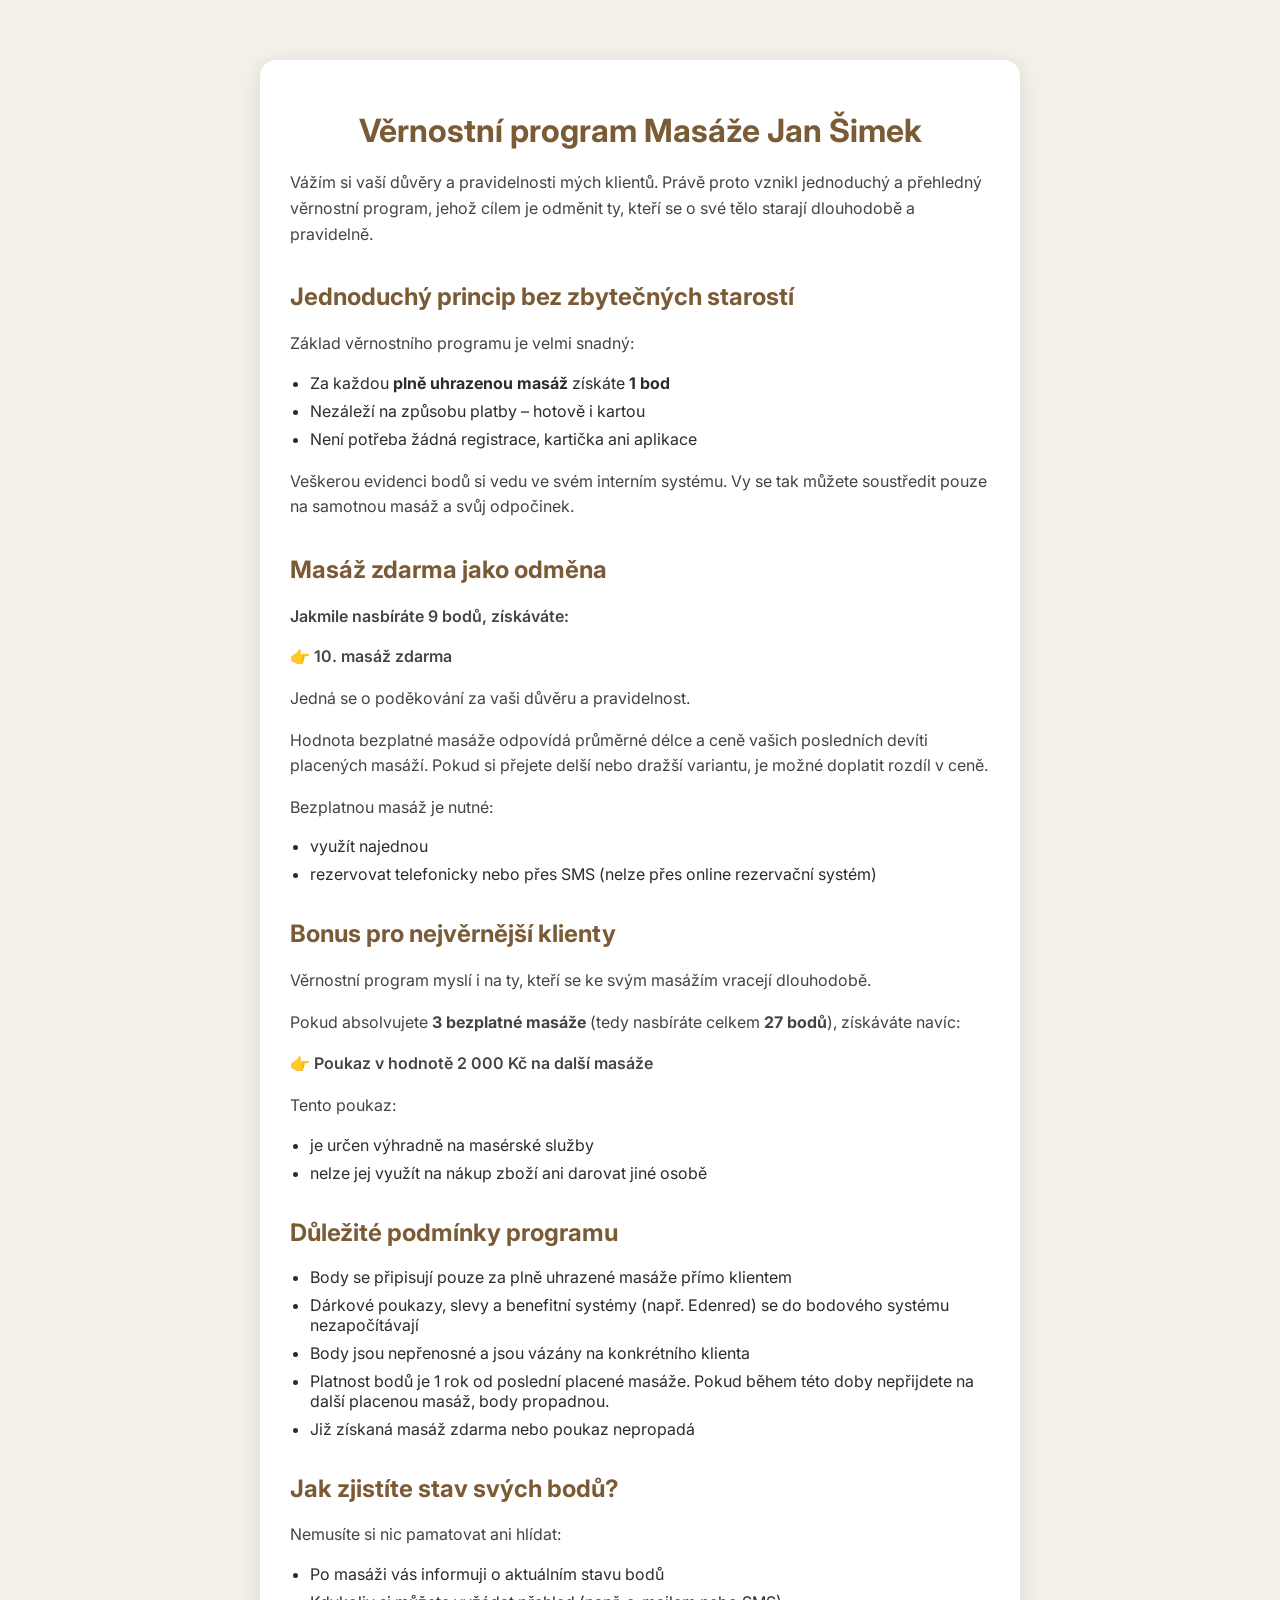
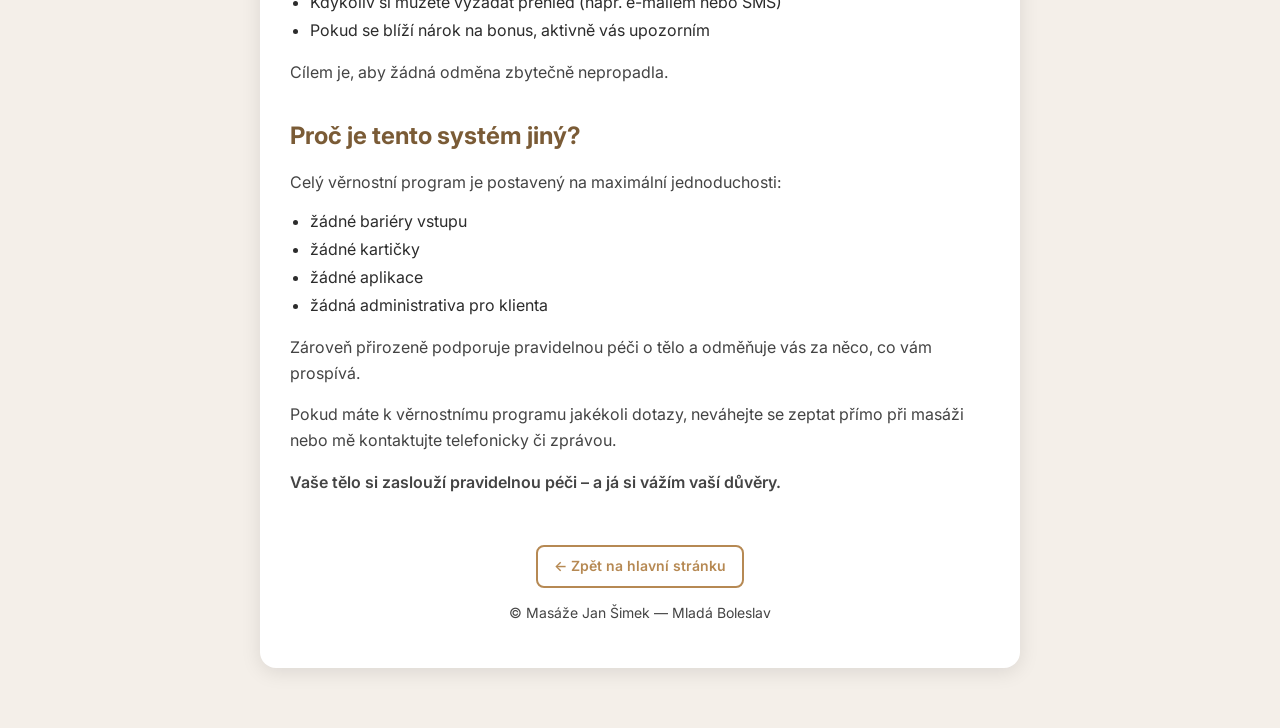
==== kontakt.html @ fe85f015 "První upload webu" ====
<!doctype html>
<html lang="cs">
<head>
<meta charset="utf-8">
<meta name="viewport" content="width=device-width, initial-scale=1">
<title>Věrnostní program — Masáže Jan Šimek</title>
<link href="https://fonts.googleapis.com/css2?family=Inter:wght@400;600&display=swap" rel="stylesheet">
<style>
  body {
    font-family: 'Inter', sans-serif;
    background: #f4efe9;
    color: #2c2c2c;
    margin: 0;
    padding: 0;
  }
  .container {
    max-width: 700px;
    margin: 60px auto;
    background: #fff;
    padding: 30px;
    border-radius: 16px;
    box-shadow: 0 4px 20px rgba(0,0,0,0.1);
  }
  h1 {
    text-align: center;
    color: #7a5b36;
    margin-bottom: 20px;
  }
  h2 {
    color: #7a5b36;
    margin-top: 35px;
  }
  p {
    color: #444;
    line-height: 1.6;
  }
  ul {
    padding-left: 20px;
    margin-top: 10px;
    margin-bottom: 20px;
  }
  li {
    margin-bottom: 8px;
  }
  .highlight {
    font-weight: 600;
    margin: 15px 0;
  }
  footer {
    text-align: center;
    margin-top: 30px;
    color: #777;
    font-size: 14px;
  }
  a.back {
    display:inline-block;
    margin-top:20px;
    color:#b68953;
    font-weight:600;
    text-decoration:none;
    border:2px solid #b68953;
    padding:8px 16px;
    border-radius:8px;
  }
</style>
</head>
<body>

<div class="container">

<h1>Věrnostní program Masáže Jan Šimek</h1>

<p>
Vážím si vaší důvěry a pravidelnosti mých klientů. Právě proto vznikl jednoduchý a přehledný
věrnostní program, jehož cílem je odměnit ty, kteří se o své tělo starají dlouhodobě a pravidelně.
</p>

<h2>Jednoduchý princip bez zbytečných starostí</h2>

<p>Základ věrnostního programu je velmi snadný:</p>

<ul>
  <li>Za každou <strong>plně uhrazenou masáž</strong> získáte <strong>1 bod</strong></li>
  <li>Nezáleží na způsobu platby – hotově i kartou</li>
  <li>Není potřeba žádná registrace, kartička ani aplikace</li>
</ul>

<p>
Veškerou evidenci bodů si vedu ve svém interním systému. Vy se tak můžete soustředit pouze
na samotnou masáž a svůj odpočinek.
</p>

<h2>Masáž zdarma jako odměna</h2>

<p class="highlight">Jakmile nasbíráte 9 bodů, získáváte:</p>

<p class="highlight">👉 10. masáž zdarma</p>

<p>
Jedná se o poděkování za vaši důvěru a pravidelnost.
</p>

<p>
Hodnota bezplatné masáže odpovídá průměrné délce a ceně vašich posledních devíti placených masáží.
Pokud si přejete delší nebo dražší variantu, je možné doplatit rozdíl v ceně.
</p>

<p>Bezplatnou masáž je nutné:</p>

<ul>
  <li>využít najednou</li>
  <li>rezervovat telefonicky nebo přes SMS (nelze přes online rezervační systém)</li>
</ul>

<h2>Bonus pro nejvěrnější klienty</h2>

<p>
Věrnostní program myslí i na ty, kteří se ke svým masážím vracejí dlouhodobě.
</p>

<p>
Pokud absolvujete <strong>3 bezplatné masáže</strong> (tedy nasbíráte celkem <strong>27 bodů</strong>),
získáváte navíc:
</p>

<p class="highlight">👉 Poukaz v hodnotě 2 000 Kč na další masáže</p>

<p>Tento poukaz:</p>

<ul>
  <li>je určen výhradně na masérské služby</li>
  <li>nelze jej využít na nákup zboží ani darovat jiné osobě</li>
</ul>

<h2>Důležité podmínky programu</h2>

<ul>
  <li>Body se připisují pouze za plně uhrazené masáže přímo klientem</li>
  <li>Dárkové poukazy, slevy a benefitní systémy (např. Edenred) se do bodového systému nezapočítávají</li>
  <li>Body jsou nepřenosné a jsou vázány na konkrétního klienta</li>
  <li>
    Platnost bodů je 1 rok od poslední placené masáže. Pokud během této doby nepřijdete
    na další placenou masáž, body propadnou.
  </li>
  <li>Již získaná masáž zdarma nebo poukaz nepropadá</li>
</ul>

<h2>Jak zjistíte stav svých bodů?</h2>

<p>Nemusíte si nic pamatovat ani hlídat:</p>

<ul>
  <li>Po masáži vás informuji o aktuálním stavu bodů</li>
  <li>Kdykoliv si můžete vyžádat přehled (např. e-mailem nebo SMS)</li>
  <li>Pokud se blíží nárok na bonus, aktivně vás upozorním</li>
</ul>

<p>
Cílem je, aby žádná odměna zbytečně nepropadla.
</p>

<h2>Proč je tento systém jiný?</h2>

<p>
Celý věrnostní program je postavený na maximální jednoduchosti:
</p>

<ul>
  <li>žádné bariéry vstupu</li>
  <li>žádné kartičky</li>
  <li>žádné aplikace</li>
  <li>žádná administrativa pro klienta</li>
</ul>

<p>
Zároveň přirozeně podporuje pravidelnou péči o tělo a odměňuje vás za něco, co vám prospívá.
</p>

<p>
Pokud máte k věrnostnímu programu jakékoli dotazy, neváhejte se zeptat přímo při masáži
nebo mě kontaktujte telefonicky či zprávou.
</p>

<p class="highlight">
Vaše tělo si zaslouží pravidelnou péči – a já si vážím vaší důvěry.
</p>

<footer>
  <p><a href="index.html" class="back">← Zpět na hlavní stránku</a></p>
  <p>© Masáže Jan Šimek — Mladá Boleslav</p>
</footer>

</div>

</body>
</html>
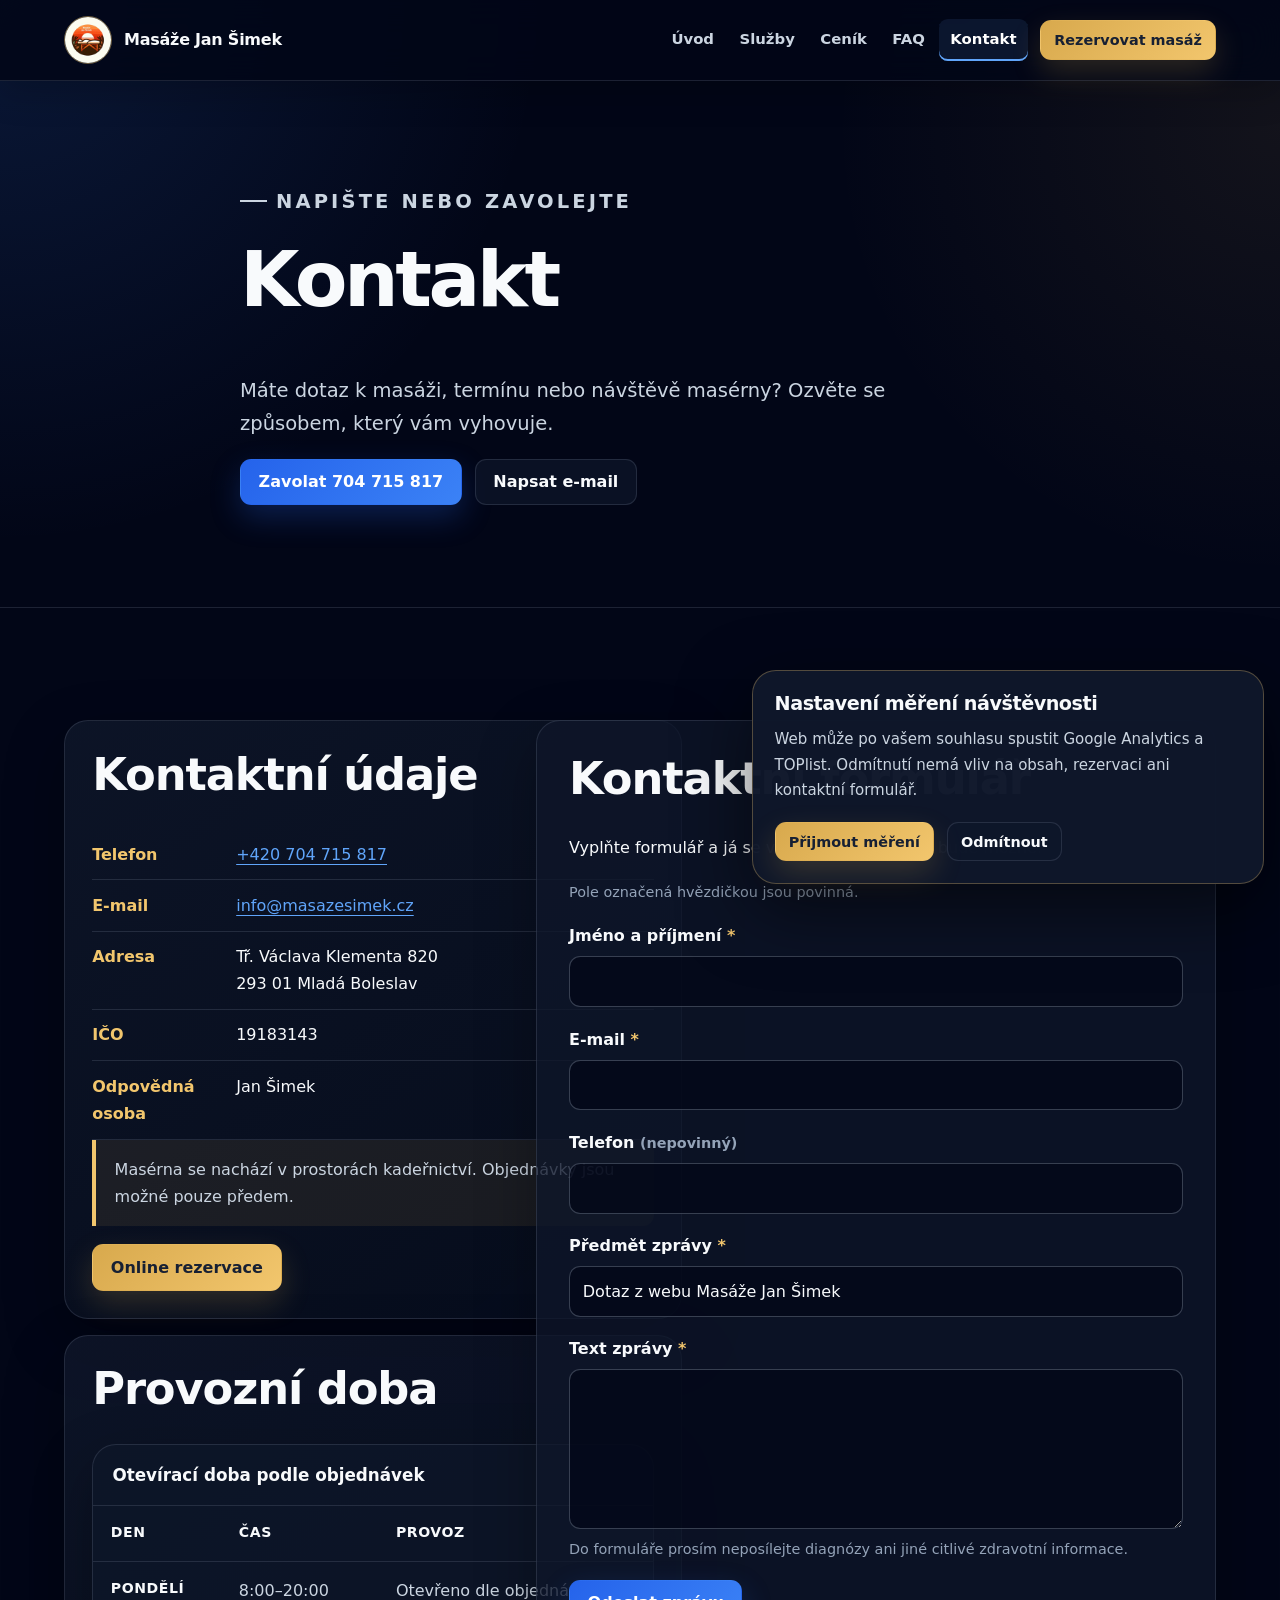
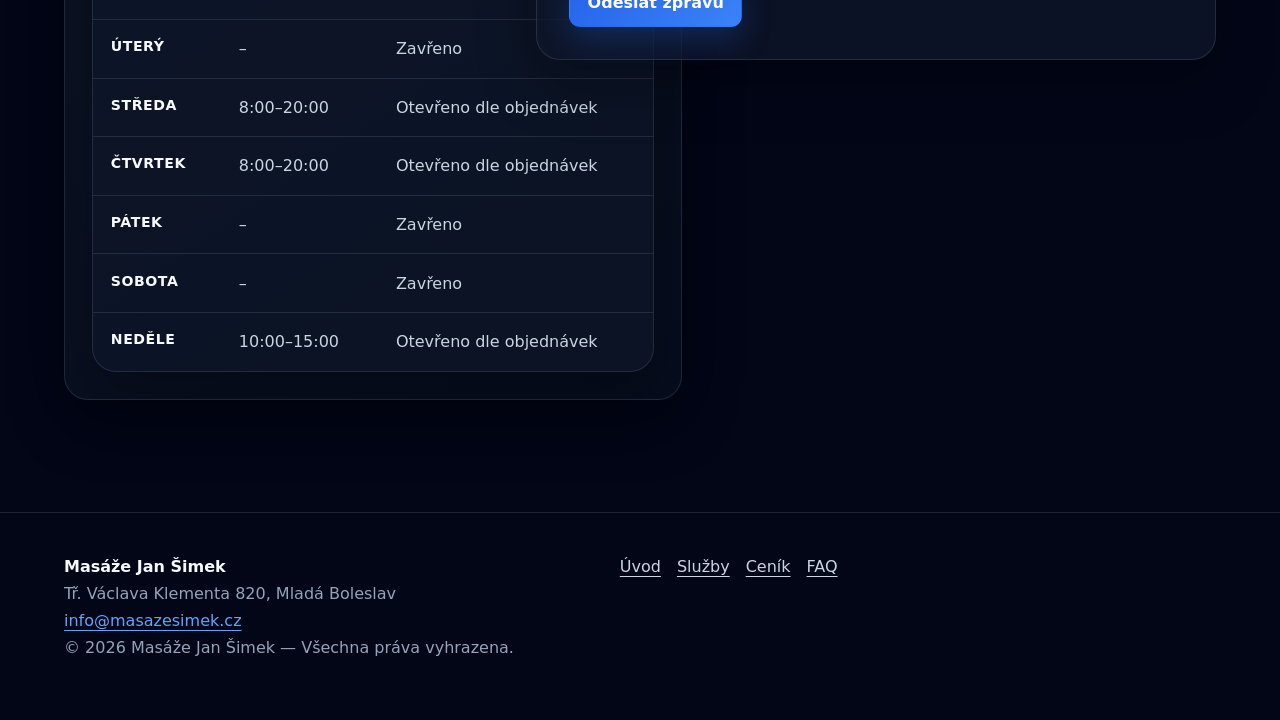
==== commit 8d13f6a1: "Kompletní redesign webu." ====
--- a/kontakt.html
+++ b/kontakt.html
@@ -1,196 +1,51 @@
-<!doctype html>
-<html lang="cs">
-<head>
-<meta charset="utf-8">
-<meta name="viewport" content="width=device-width, initial-scale=1">
-<title>Věrnostní program — Masáže Jan Šimek</title>
-<link href="https://fonts.googleapis.com/css2?family=Inter:wght@400;600&display=swap" rel="stylesheet">
-<style>
-  body {
-    font-family: 'Inter', sans-serif;
-    background: #f4efe9;
-    color: #2c2c2c;
-    margin: 0;
-    padding: 0;
-  }
-  .container {
-    max-width: 700px;
-    margin: 60px auto;
-    background: #fff;
-    padding: 30px;
-    border-radius: 16px;
-    box-shadow: 0 4px 20px rgba(0,0,0,0.1);
-  }
-  h1 {
-    text-align: center;
-    color: #7a5b36;
-    margin-bottom: 20px;
-  }
-  h2 {
-    color: #7a5b36;
-    margin-top: 35px;
-  }
-  p {
-    color: #444;
-    line-height: 1.6;
-  }
-  ul {
-    padding-left: 20px;
-    margin-top: 10px;
-    margin-bottom: 20px;
-  }
-  li {
-    margin-bottom: 8px;
-  }
-  .highlight {
-    font-weight: 600;
-    margin: 15px 0;
-  }
-  footer {
-    text-align: center;
-    margin-top: 30px;
-    color: #777;
-    font-size: 14px;
-  }
-  a.back {
-    display:inline-block;
-    margin-top:20px;
-    color:#b68953;
-    font-weight:600;
-    text-decoration:none;
-    border:2px solid #b68953;
-    padding:8px 16px;
-    border-radius:8px;
-  }
-</style>
-</head>
-<body>
-
-<div class="container">
-
-<h1>Věrnostní program Masáže Jan Šimek</h1>
-
-<p>
-Vážím si vaší důvěry a pravidelnosti mých klientů. Právě proto vznikl jednoduchý a přehledný
-věrnostní program, jehož cílem je odměnit ty, kteří se o své tělo starají dlouhodobě a pravidelně.
-</p>
-
-<h2>Jednoduchý princip bez zbytečných starostí</h2>
-
-<p>Základ věrnostního programu je velmi snadný:</p>
-
-<ul>
-  <li>Za každou <strong>plně uhrazenou masáž</strong> získáte <strong>1 bod</strong></li>
-  <li>Nezáleží na způsobu platby – hotově i kartou</li>
-  <li>Není potřeba žádná registrace, kartička ani aplikace</li>
-</ul>
-
-<p>
-Veškerou evidenci bodů si vedu ve svém interním systému. Vy se tak můžete soustředit pouze
-na samotnou masáž a svůj odpočinek.
-</p>
-
-<h2>Masáž zdarma jako odměna</h2>
-
-<p class="highlight">Jakmile nasbíráte 9 bodů, získáváte:</p>
-
-<p class="highlight">👉 10. masáž zdarma</p>
-
-<p>
-Jedná se o poděkování za vaši důvěru a pravidelnost.
-</p>
-
-<p>
-Hodnota bezplatné masáže odpovídá průměrné délce a ceně vašich posledních devíti placených masáží.
-Pokud si přejete delší nebo dražší variantu, je možné doplatit rozdíl v ceně.
-</p>
-
-<p>Bezplatnou masáž je nutné:</p>
-
-<ul>
-  <li>využít najednou</li>
-  <li>rezervovat telefonicky nebo přes SMS (nelze přes online rezervační systém)</li>
-</ul>
-
-<h2>Bonus pro nejvěrnější klienty</h2>
-
-<p>
-Věrnostní program myslí i na ty, kteří se ke svým masážím vracejí dlouhodobě.
-</p>
-
-<p>
-Pokud absolvujete <strong>3 bezplatné masáže</strong> (tedy nasbíráte celkem <strong>27 bodů</strong>),
-získáváte navíc:
-</p>
-
-<p class="highlight">👉 Poukaz v hodnotě 2 000 Kč na další masáže</p>
-
-<p>Tento poukaz:</p>
-
-<ul>
-  <li>je určen výhradně na masérské služby</li>
-  <li>nelze jej využít na nákup zboží ani darovat jiné osobě</li>
-</ul>
-
-<h2>Důležité podmínky programu</h2>
-
-<ul>
-  <li>Body se připisují pouze za plně uhrazené masáže přímo klientem</li>
-  <li>Dárkové poukazy, slevy a benefitní systémy (např. Edenred) se do bodového systému nezapočítávají</li>
-  <li>Body jsou nepřenosné a jsou vázány na konkrétního klienta</li>
-  <li>
-    Platnost bodů je 1 rok od poslední placené masáže. Pokud během této doby nepřijdete
-    na další placenou masáž, body propadnou.
-  </li>
-  <li>Již získaná masáž zdarma nebo poukaz nepropadá</li>
-</ul>
-
-<h2>Jak zjistíte stav svých bodů?</h2>
-
-<p>Nemusíte si nic pamatovat ani hlídat:</p>
-
-<ul>
-  <li>Po masáži vás informuji o aktuálním stavu bodů</li>
-  <li>Kdykoliv si můžete vyžádat přehled (např. e-mailem nebo SMS)</li>
-  <li>Pokud se blíží nárok na bonus, aktivně vás upozorním</li>
-</ul>
-
-<p>
-Cílem je, aby žádná odměna zbytečně nepropadla.
-</p>
-
-<h2>Proč je tento systém jiný?</h2>
-
-<p>
-Celý věrnostní program je postavený na maximální jednoduchosti:
-</p>
-
-<ul>
-  <li>žádné bariéry vstupu</li>
-  <li>žádné kartičky</li>
-  <li>žádné aplikace</li>
-  <li>žádná administrativa pro klienta</li>
-</ul>
-
-<p>
-Zároveň přirozeně podporuje pravidelnou péči o tělo a odměňuje vás za něco, co vám prospívá.
-</p>
-
-<p>
-Pokud máte k věrnostnímu programu jakékoli dotazy, neváhejte se zeptat přímo při masáži
-nebo mě kontaktujte telefonicky či zprávou.
-</p>
-
-<p class="highlight">
-Vaše tělo si zaslouží pravidelnou péči – a já si vážím vaší důvěry.
-</p>
-
-<footer>
-  <p><a href="index.html" class="back">← Zpět na hlavní stránku</a></p>
-  <p>© Masáže Jan Šimek — Mladá Boleslav</p>
-</footer>
-
-</div>
-
-</body>
-</html>
+<!doctype html>
+<html lang="cs">
+<head>
+  <meta charset="utf-8"><meta name="viewport" content="width=device-width, initial-scale=1">
+  <title>Kontakt a provozní doba | Masáže Jan Šimek</title>
+  <meta name="description" content="Kontakt na Masáže Jan Šimek v Mladé Boleslavi: telefon, e-mail, adresa, provozní doba, online rezervace a kontaktní formulář.">
+  <meta name="robots" content="index, follow"><link rel="canonical" href="https://masazesimek.cz/kontakt.html">
+  <meta property="og:type" content="website"><meta property="og:locale" content="cs_CZ"><meta property="og:title" content="Kontakt | Masáže Jan Šimek"><meta property="og:description" content="Telefon, e-mail, adresa, provozní doba a kontaktní formulář Masáže Jan Šimek."><meta property="og:url" content="https://masazesimek.cz/kontakt.html"><meta property="og:image" content="https://masazesimek.cz/data/foto.jpg">
+  <link rel="stylesheet" href="css/main.css"><link rel="stylesheet" href="css/components.css"><link rel="stylesheet" href="css/pages.css">
+  <script src="js/main.js" defer></script><script src="js/analytics.js" defer></script><script src="js/consent.js" defer></script>
+</head>
+<body>
+  <a class="skip-link" href="#main-content">Přeskočit na hlavní obsah</a>
+  <header class="site-header"><div class="container site-header__inner">
+    <a class="brand" href="index.html"><img src="data/logo.jpg" width="128" height="128" alt="Logo Masáže Jan Šimek"><span>Masáže Jan Šimek</span></a>
+    <button class="nav-toggle" type="button" data-menu-toggle aria-expanded="false" aria-controls="site-nav-list">Menu</button>
+    <nav class="site-nav" aria-label="Hlavní navigace"><ul class="nav-list" id="site-nav-list" data-nav-list><li><a href="index.html">Úvod</a></li><li><a href="sluzby.html">Služby</a></li><li><a href="cenik.html">Ceník</a></li><li><a href="faq.html">FAQ</a></li><li><a href="kontakt.html" aria-current="page">Kontakt</a></li></ul><a class="button button--gold button--small" href="https://www.sumupbookings.com/masaze-jan-simek?utm_source=button_widget" target="_blank" rel="noopener noreferrer">Rezervovat masáž<span class="sr-only"> – otevře se v nové kartě</span></a></nav>
+  </div></header>
+
+  <main id="main-content">
+    <header class="page-hero"><div class="container page-hero__inner"><p class="eyebrow">Napište nebo zavolejte</p><h1>Kontakt</h1><p>Máte dotaz k masáži, termínu nebo návštěvě masérny? Ozvěte se způsobem, který vám vyhovuje.</p><div class="button-row"><a class="button button--primary" href="tel:+420704715817">Zavolat 704 715 817</a><a class="button button--secondary" href="mailto:info@masazesimek.cz">Napsat e-mail</a></div></div></header>
+
+    <section class="section" aria-labelledby="kontaktni-udaje"><div class="container contact-layout">
+      <div class="contact-cards">
+        <article class="card"><h2 id="kontaktni-udaje">Kontaktní údaje</h2><ul class="info-list"><li><strong>Telefon</strong><span><a href="tel:+420704715817">+420 704 715 817</a></span></li><li><strong>E-mail</strong><span><a href="mailto:info@masazesimek.cz">info@masazesimek.cz</a></span></li><li><strong>Adresa</strong><span>Tř. Václava Klementa 820<br>293 01 Mladá Boleslav</span></li><li><strong>IČO</strong><span>19183143</span></li><li><strong>Odpovědná osoba</strong><span>Jan Šimek</span></li></ul><p class="notice">Masérna se nachází v prostorách kadeřnictví. Objednávky jsou možné pouze předem.</p><a class="button button--gold" href="https://www.sumupbookings.com/masaze-jan-simek?utm_source=button_widget" target="_blank" rel="noopener noreferrer">Online rezervace<span class="sr-only"> – otevře se v nové kartě</span></a></article>
+        <article class="card"><h2>Provozní doba</h2><div class="table-wrap"><table class="hours-table"><caption>Otevírací doba podle objednávek</caption><thead><tr><th scope="col">Den</th><th scope="col">Čas</th><th scope="col">Provoz</th></tr></thead><tbody><tr><th scope="row">Pondělí</th><td>8:00–20:00</td><td>Otevřeno dle objednávek</td></tr><tr><th scope="row">Úterý</th><td>–</td><td>Zavřeno</td></tr><tr><th scope="row">Středa</th><td>8:00–20:00</td><td>Otevřeno dle objednávek</td></tr><tr><th scope="row">Čtvrtek</th><td>8:00–20:00</td><td>Otevřeno dle objednávek</td></tr><tr><th scope="row">Pátek</th><td>–</td><td>Zavřeno</td></tr><tr><th scope="row">Sobota</th><td>–</td><td>Zavřeno</td></tr><tr><th scope="row">Neděle</th><td>10:00–15:00</td><td>Otevřeno dle objednávek</td></tr></tbody></table></div></article>
+      </div>
+
+      <section class="form-card" aria-labelledby="formular-title">
+        <h2 id="formular-title">Kontaktní formulář</h2>
+        <p>Vyplňte formulář a já se vám ozvu, jakmile to bude možné.</p>
+        <p class="required-note" id="required-note">Pole označená hvězdičkou jsou povinná.</p>
+        <form name="kontakt" method="post" action="/dekujeme.html" data-netlify="true" netlify-honeypot="kontrolni-pole">
+          <input type="hidden" name="form-name" value="kontakt">
+          <p class="honeypot" aria-hidden="true"><label>Toto pole nevyplňujte: <input name="kontrolni-pole" tabindex="-1" autocomplete="off"></label></p>
+
+          <div class="form-field"><label for="jmeno">Jméno a příjmení <span class="required-mark" aria-hidden="true">*</span></label><input id="jmeno" name="jmeno" type="text" autocomplete="name" required aria-describedby="required-note"></div>
+          <div class="form-field"><label for="email">E-mail <span class="required-mark" aria-hidden="true">*</span></label><input id="email" name="email" type="email" autocomplete="email" required aria-describedby="required-note"></div>
+          <div class="form-field"><label for="telefon">Telefon <span class="field-hint">(nepovinný)</span></label><input id="telefon" name="telefon" type="tel" autocomplete="tel"></div>
+          <div class="form-field"><label for="predmet">Předmět zprávy <span class="required-mark" aria-hidden="true">*</span></label><input id="predmet" name="predmet" type="text" value="Dotaz z webu Masáže Jan Šimek" required aria-describedby="required-note"></div>
+          <div class="form-field"><label for="zprava">Text zprávy <span class="required-mark" aria-hidden="true">*</span></label><textarea id="zprava" name="zprava" required aria-describedby="required-note zdravotni-upozorneni"></textarea><p class="field-hint" id="zdravotni-upozorneni">Do formuláře prosím neposílejte diagnózy ani jiné citlivé zdravotní informace.</p></div>
+          <button class="button button--primary" type="submit">Odeslat zprávu</button>
+        </form>
+      </section>
+    </div></section>
+  </main>
+
+  <footer class="site-footer"><div class="container site-footer__inner"><div><strong>Masáže Jan Šimek</strong><br>Tř. Václava Klementa 820, Mladá Boleslav<br><a href="mailto:info@masazesimek.cz">info@masazesimek.cz</a></div><nav class="footer-nav" aria-label="Navigace v zápatí"><a href="index.html">Úvod</a><a href="sluzby.html">Služby</a><a href="cenik.html">Ceník</a><a href="faq.html">FAQ</a></nav><div class="toplist" data-toplist aria-label="TOPlist se zobrazí pouze po souhlasu s měřením návštěvnosti"></div></div><div class="container"><p class="subtle">© <span data-current-year></span> Masáže Jan Šimek — Všechna práva vyhrazena.</p></div></footer>
+  <section class="cookie-banner" id="cookie-banner" aria-labelledby="cookie-title" hidden><h2 id="cookie-title">Nastavení měření návštěvnosti</h2><p>Web může po vašem souhlasu spustit Google Analytics a TOPlist. Odmítnutí nemá vliv na obsah, rezervaci ani kontaktní formulář.</p><div class="button-row"><button class="button button--gold button--small" type="button" data-consent-accept>Přijmout měření</button><button class="button button--secondary button--small" type="button" data-consent-reject>Odmítnout</button></div></section>
+</body>
+</html>
--- a/css/main.css
+++ b/css/main.css
@@ -0,0 +1,310 @@
+:root {
+  --color-bg: #020617;
+  --color-bg-soft: #081225;
+  --color-surface: rgba(15, 23, 42, 0.78);
+  --color-surface-strong: #0f172a;
+  --color-border: rgba(148, 163, 184, 0.18);
+  --color-border-hover: rgba(96, 165, 250, 0.52);
+  --color-text: #f8fafc;
+  --color-muted: #cbd5e1;
+  --color-subtle: #94a3b8;
+  --color-blue: #60a5fa;
+  --color-blue-strong: #2563eb;
+  --color-gold: #f2c66d;
+  --color-gold-strong: #d8a94d;
+  --color-danger: #fda4af;
+  --shadow-card: 0 22px 60px rgba(0, 0, 0, 0.3);
+  --radius-sm: 0.7rem;
+  --radius-md: 1rem;
+  --radius-lg: 1.5rem;
+  --radius-xl: 2rem;
+  --container: 72rem;
+  --content: 52rem;
+  --header-height: 5rem;
+}
+
+*,
+*::before,
+*::after {
+  box-sizing: border-box;
+}
+
+html {
+  min-width: 20rem;
+  scroll-behavior: smooth;
+  scroll-padding-top: calc(var(--header-height) + 1.5rem);
+}
+
+body {
+  min-height: 100vh;
+  margin: 0;
+  background:
+    radial-gradient(circle at 0 0, rgba(59, 130, 246, 0.15), transparent 34rem),
+    radial-gradient(circle at 100% 8rem, rgba(216, 169, 77, 0.08), transparent 28rem),
+    var(--color-bg);
+  color: var(--color-text);
+  font-family: Inter, ui-sans-serif, system-ui, -apple-system, BlinkMacSystemFont, "Segoe UI", sans-serif;
+  font-size: 1rem;
+  line-height: 1.7;
+  -webkit-font-smoothing: antialiased;
+  text-rendering: optimizeLegibility;
+}
+
+img,
+svg {
+  display: block;
+  max-width: 100%;
+}
+
+figure {
+  margin: 0;
+}
+
+button,
+input,
+textarea,
+select {
+  font: inherit;
+}
+
+button,
+a {
+  -webkit-tap-highlight-color: transparent;
+}
+
+a {
+  color: var(--color-blue);
+  text-underline-offset: 0.22em;
+  text-decoration-thickness: 0.09em;
+}
+
+a:hover {
+  color: #93c5fd;
+}
+
+:focus-visible {
+  outline: 3px solid var(--color-gold);
+  outline-offset: 4px;
+}
+
+::selection {
+  background: rgba(59, 130, 246, 0.42);
+  color: #fff;
+}
+
+h1,
+h2,
+h3,
+h4 {
+  margin: 0 0 0.65em;
+  color: var(--color-text);
+  font-weight: 800;
+  line-height: 1.15;
+  text-wrap: balance;
+}
+
+h1 {
+  font-size: clamp(2.35rem, 7vw, 4.8rem);
+  letter-spacing: -0.045em;
+}
+
+h2 {
+  font-size: clamp(1.75rem, 4vw, 2.8rem);
+  letter-spacing: -0.025em;
+}
+
+h3 {
+  font-size: clamp(1.2rem, 2.5vw, 1.55rem);
+}
+
+h4 {
+  font-size: 1.08rem;
+}
+
+p,
+ul,
+ol {
+  margin: 0 0 1.15rem;
+}
+
+ul,
+ol {
+  padding-left: 1.35rem;
+}
+
+li + li {
+  margin-top: 0.42rem;
+}
+
+strong {
+  color: var(--color-text);
+}
+
+.container {
+  width: min(calc(100% - 2rem), var(--container));
+  margin-inline: auto;
+}
+
+.content-column {
+  width: min(100%, var(--content));
+}
+
+.section {
+  padding-block: clamp(3.8rem, 9vw, 7rem);
+}
+
+.section--compact {
+  padding-block: clamp(2.5rem, 6vw, 4.5rem);
+}
+
+.section-heading {
+  max-width: 45rem;
+  margin-bottom: clamp(1.8rem, 4vw, 3rem);
+}
+
+.section-heading p {
+  color: var(--color-muted);
+  font-size: 1.08rem;
+}
+
+.eyebrow {
+  display: inline-flex;
+  align-items: center;
+  gap: 0.55rem;
+  margin-bottom: 1.1rem;
+  color: var(--color-gold);
+  font-size: 0.78rem;
+  font-weight: 800;
+  letter-spacing: 0.16em;
+  text-transform: uppercase;
+}
+
+.eyebrow::before {
+  width: 1.7rem;
+  height: 2px;
+  background: currentColor;
+  content: "";
+}
+
+.muted {
+  color: var(--color-muted);
+}
+
+.subtle {
+  color: var(--color-subtle);
+}
+
+.text-center {
+  text-align: center;
+}
+
+.stack > * + * {
+  margin-top: 1rem;
+}
+
+.grid {
+  display: grid;
+  gap: 1.25rem;
+}
+
+.grid--2 {
+  grid-template-columns: repeat(2, minmax(0, 1fr));
+}
+
+.grid--3 {
+  grid-template-columns: repeat(3, minmax(0, 1fr));
+}
+
+.grid--4 {
+  grid-template-columns: repeat(4, minmax(0, 1fr));
+}
+
+.split {
+  display: grid;
+  grid-template-columns: minmax(0, 1.45fr) minmax(17rem, 0.8fr);
+  gap: clamp(2rem, 7vw, 5rem);
+  align-items: start;
+}
+
+.sr-only {
+  position: absolute !important;
+  width: 1px !important;
+  height: 1px !important;
+  padding: 0 !important;
+  margin: -1px !important;
+  overflow: hidden !important;
+  clip: rect(0, 0, 0, 0) !important;
+  white-space: nowrap !important;
+  border: 0 !important;
+}
+
+.skip-link {
+  position: fixed;
+  top: 0.75rem;
+  left: 0.75rem;
+  z-index: 1000;
+  padding: 0.8rem 1rem;
+  border-radius: var(--radius-sm);
+  background: var(--color-gold);
+  color: #111827;
+  font-weight: 800;
+  transform: translateY(-160%);
+}
+
+.skip-link:focus {
+  color: #111827;
+  transform: translateY(0);
+}
+
+.page-hero {
+  padding-block: clamp(3.6rem, 8vw, 6.5rem);
+  border-bottom: 1px solid var(--color-border);
+}
+
+.page-hero__inner {
+  max-width: 50rem;
+}
+
+.page-hero p {
+  max-width: 44rem;
+  color: var(--color-muted);
+  font-size: clamp(1.05rem, 2vw, 1.22rem);
+}
+
+@media (max-width: 62rem) {
+  .grid--4,
+  .grid--3 {
+    grid-template-columns: repeat(2, minmax(0, 1fr));
+  }
+
+  .split {
+    grid-template-columns: 1fr;
+  }
+}
+
+@media (max-width: 42rem) {
+  .container {
+    width: min(calc(100% - 1.25rem), var(--container));
+  }
+
+  .grid--4,
+  .grid--3,
+  .grid--2 {
+    grid-template-columns: 1fr;
+  }
+
+  .section {
+    padding-block: 3.5rem;
+  }
+}
+
+@media (prefers-reduced-motion: reduce) {
+  *,
+  *::before,
+  *::after {
+    scroll-behavior: auto !important;
+    animation-duration: 0.01ms !important;
+    animation-iteration-count: 1 !important;
+    transition-duration: 0.01ms !important;
+  }
+}
--- a/css/components.css
+++ b/css/components.css
@@ -0,0 +1,639 @@
+.site-header {
+  position: sticky;
+  top: 0;
+  z-index: 100;
+  min-height: var(--header-height);
+  border-bottom: 1px solid var(--color-border);
+  background: rgba(2, 6, 23, 0.88);
+  box-shadow: 0 12px 35px rgba(0, 0, 0, 0.2);
+  backdrop-filter: blur(16px);
+}
+
+.site-header__inner {
+  display: flex;
+  min-height: var(--header-height);
+  align-items: center;
+  gap: 1rem;
+}
+
+.brand {
+  display: inline-flex;
+  flex: 0 0 auto;
+  align-items: center;
+  gap: 0.75rem;
+  color: var(--color-text);
+  font-weight: 850;
+  letter-spacing: -0.015em;
+  text-decoration: none;
+}
+
+.brand:hover {
+  color: #fff;
+}
+
+.brand img {
+  width: 3rem;
+  height: 3rem;
+  border: 1px solid rgba(242, 198, 109, 0.45);
+  border-radius: 50%;
+  object-fit: cover;
+}
+
+.site-nav {
+  display: flex;
+  flex: 1;
+  align-items: center;
+  justify-content: flex-end;
+  gap: 0.75rem;
+}
+
+.nav-list {
+  display: flex;
+  align-items: center;
+  gap: 0.15rem;
+  padding: 0;
+  margin: 0;
+  list-style: none;
+}
+
+.nav-list li + li {
+  margin: 0;
+}
+
+.nav-list a {
+  display: block;
+  padding: 0.55rem 0.72rem;
+  border-radius: 0.55rem;
+  color: var(--color-muted);
+  font-size: 0.93rem;
+  font-weight: 700;
+  text-decoration: none;
+}
+
+.nav-list a:hover,
+.nav-list a[aria-current="page"] {
+  background: rgba(96, 165, 250, 0.1);
+  color: #fff;
+}
+
+.nav-list a[aria-current="page"] {
+  box-shadow: inset 0 -2px var(--color-blue);
+}
+
+.nav-toggle {
+  display: none;
+  padding: 0.6rem 0.8rem;
+  border: 1px solid var(--color-border);
+  border-radius: var(--radius-sm);
+  background: var(--color-surface-strong);
+  color: var(--color-text);
+  cursor: pointer;
+  font-weight: 750;
+}
+
+.button-row {
+  display: flex;
+  flex-wrap: wrap;
+  gap: 0.8rem;
+  align-items: center;
+}
+
+.button {
+  display: inline-flex;
+  min-height: 2.9rem;
+  align-items: center;
+  justify-content: center;
+  gap: 0.55rem;
+  padding: 0.72rem 1.1rem;
+  border: 1px solid transparent;
+  border-radius: var(--radius-sm);
+  color: #fff;
+  cursor: pointer;
+  font-weight: 800;
+  line-height: 1.25;
+  text-align: center;
+  text-decoration: none;
+  transition: transform 180ms ease, border-color 180ms ease, background-color 180ms ease, box-shadow 180ms ease;
+}
+
+.button:hover {
+  color: #fff;
+  transform: translateY(-2px);
+}
+
+.button--primary {
+  background: linear-gradient(135deg, var(--color-blue-strong), #3b82f6);
+  box-shadow: 0 12px 30px rgba(37, 99, 235, 0.26);
+}
+
+.button--primary:hover {
+  background: linear-gradient(135deg, #1d4ed8, #60a5fa);
+}
+
+.button--gold {
+  background: linear-gradient(135deg, var(--color-gold-strong), var(--color-gold));
+  box-shadow: 0 12px 30px rgba(216, 169, 77, 0.2);
+  color: #172033;
+}
+
+.button--gold:hover {
+  color: #0f172a;
+}
+
+.button--secondary {
+  border-color: var(--color-border);
+  background: rgba(15, 23, 42, 0.72);
+  color: var(--color-text);
+}
+
+.button--secondary:hover {
+  border-color: var(--color-border-hover);
+  background: rgba(30, 41, 59, 0.9);
+}
+
+.button--small {
+  min-height: 2.45rem;
+  padding: 0.55rem 0.82rem;
+  font-size: 0.9rem;
+}
+
+.card {
+  padding: clamp(1.25rem, 3vw, 1.7rem);
+  border: 1px solid var(--color-border);
+  border-radius: var(--radius-lg);
+  background: linear-gradient(145deg, rgba(15, 23, 42, 0.82), rgba(7, 14, 30, 0.78));
+  box-shadow: var(--shadow-card);
+}
+
+.card--link {
+  display: block;
+  color: inherit;
+  text-decoration: none;
+  transition: transform 180ms ease, border-color 180ms ease, background-color 180ms ease;
+}
+
+.card--link:hover,
+.card--link:focus-visible {
+  border-color: var(--color-border-hover);
+  background: rgba(20, 34, 60, 0.9);
+  color: inherit;
+  transform: translateY(-3px);
+}
+
+.card__icon {
+  display: grid;
+  width: 2.75rem;
+  height: 2.75rem;
+  margin-bottom: 1rem;
+  place-items: center;
+  border: 1px solid rgba(96, 165, 250, 0.28);
+  border-radius: 0.8rem;
+  background: rgba(37, 99, 235, 0.1);
+  color: var(--color-blue);
+  font-size: 1.35rem;
+}
+
+.card p:last-child {
+  margin-bottom: 0;
+}
+
+.service-list {
+  display: grid;
+  grid-template-columns: repeat(2, minmax(0, 1fr));
+  gap: 0.75rem;
+  padding: 0;
+  margin: 0;
+  list-style: none;
+}
+
+.service-list li + li {
+  margin: 0;
+}
+
+.service-list a {
+  display: flex;
+  min-height: 4.5rem;
+  align-items: center;
+  justify-content: space-between;
+  gap: 1rem;
+  padding: 1rem 1.1rem;
+  border: 1px solid var(--color-border);
+  border-radius: var(--radius-md);
+  background: rgba(255, 255, 255, 0.018);
+  color: var(--color-text);
+  font-weight: 750;
+  text-decoration: none;
+}
+
+.service-list a::after {
+  color: var(--color-blue);
+  content: "→";
+  font-size: 1.15rem;
+}
+
+.service-list a:hover,
+.service-list a:focus-visible {
+  border-color: var(--color-border-hover);
+  background: rgba(59, 130, 246, 0.07);
+  color: #fff;
+}
+
+.info-list {
+  padding: 0;
+  margin: 0;
+  list-style: none;
+}
+
+.info-list li {
+  display: grid;
+  grid-template-columns: 8rem minmax(0, 1fr);
+  gap: 1rem;
+  padding-block: 0.72rem;
+  border-bottom: 1px solid var(--color-border);
+}
+
+.info-list li + li {
+  margin: 0;
+}
+
+.info-list strong {
+  color: var(--color-gold);
+}
+
+.table-wrap {
+  overflow-x: auto;
+  border: 1px solid var(--color-border);
+  border-radius: var(--radius-lg);
+  background: rgba(15, 23, 42, 0.66);
+  box-shadow: var(--shadow-card);
+  scrollbar-color: var(--color-blue) var(--color-surface-strong);
+}
+
+table {
+  width: 100%;
+  border-collapse: collapse;
+  color: var(--color-muted);
+}
+
+caption {
+  padding: 1rem 1.2rem;
+  color: var(--color-text);
+  font-size: 1.05rem;
+  font-weight: 800;
+  text-align: left;
+}
+
+th,
+td {
+  padding: 0.95rem 1.1rem;
+  border-top: 1px solid var(--color-border);
+  text-align: left;
+  vertical-align: top;
+}
+
+th {
+  color: var(--color-text);
+  font-size: 0.88rem;
+  letter-spacing: 0.04em;
+  text-transform: uppercase;
+}
+
+tbody tr:hover {
+  background: rgba(59, 130, 246, 0.055);
+}
+
+.price-table {
+  min-width: 42rem;
+}
+
+.price-table td:last-child,
+.price-table th:last-child {
+  white-space: nowrap;
+}
+
+.details-toolbar {
+  display: flex;
+  flex-wrap: wrap;
+  gap: 0.65rem;
+  margin-bottom: 1.25rem;
+}
+
+.content-details {
+  scroll-margin-top: calc(var(--header-height) + 1.5rem);
+  border: 1px solid var(--color-border);
+  border-radius: var(--radius-lg);
+  background: rgba(15, 23, 42, 0.62);
+  box-shadow: 0 16px 45px rgba(0, 0, 0, 0.2);
+}
+
+.content-details + .content-details {
+  margin-top: 1rem;
+}
+
+.content-details[open] {
+  border-color: rgba(96, 165, 250, 0.34);
+  background: rgba(15, 23, 42, 0.86);
+}
+
+.content-details > summary {
+  display: flex;
+  min-height: 4.2rem;
+  align-items: center;
+  justify-content: space-between;
+  gap: 1rem;
+  padding: 1rem 1.25rem;
+  color: var(--color-text);
+  cursor: pointer;
+  font-size: clamp(1.05rem, 2vw, 1.22rem);
+  font-weight: 800;
+  list-style: none;
+}
+
+.content-details > summary::-webkit-details-marker {
+  display: none;
+}
+
+.content-details > summary::after {
+  flex: 0 0 auto;
+  color: var(--color-blue);
+  content: "+";
+  font-size: 1.6rem;
+  font-weight: 500;
+  line-height: 1;
+}
+
+.content-details[open] > summary::after {
+  content: "−";
+}
+
+.detail-content {
+  padding: 0.25rem clamp(1.1rem, 4vw, 2rem) 1.8rem;
+  border-top: 1px solid var(--color-border);
+  color: var(--color-muted);
+}
+
+.detail-content h2,
+.detail-content h3,
+.detail-content h4 {
+  margin-top: 1.75rem;
+}
+
+.detail-content > :last-child {
+  margin-bottom: 0;
+}
+
+.speech-controls {
+  display: flex;
+  flex-wrap: wrap;
+  gap: 0.6rem;
+  margin-block: 1rem 1.35rem;
+}
+
+.notice {
+  padding: 1rem 1.15rem;
+  border-left: 4px solid var(--color-gold);
+  border-radius: 0 var(--radius-sm) var(--radius-sm) 0;
+  background: rgba(216, 169, 77, 0.09);
+  color: var(--color-muted);
+}
+
+.form-card {
+  padding: clamp(1.25rem, 4vw, 2rem);
+  border: 1px solid var(--color-border);
+  border-radius: var(--radius-lg);
+  background: rgba(15, 23, 42, 0.78);
+  box-shadow: var(--shadow-card);
+}
+
+.form-field {
+  margin-bottom: 1.15rem;
+}
+
+.form-field label {
+  display: block;
+  margin-bottom: 0.42rem;
+  color: var(--color-text);
+  font-weight: 750;
+}
+
+.required-note,
+.field-hint {
+  color: var(--color-subtle);
+  font-size: 0.9rem;
+}
+
+.required-mark {
+  color: var(--color-gold);
+}
+
+input,
+textarea {
+  width: 100%;
+  border: 1px solid rgba(148, 163, 184, 0.35);
+  border-radius: var(--radius-sm);
+  background: rgba(2, 6, 23, 0.72);
+  color: var(--color-text);
+}
+
+input {
+  min-height: 3rem;
+  padding: 0.68rem 0.8rem;
+}
+
+textarea {
+  min-height: 10rem;
+  padding: 0.75rem 0.8rem;
+  resize: vertical;
+}
+
+input:hover,
+textarea:hover {
+  border-color: rgba(148, 163, 184, 0.62);
+}
+
+input:focus,
+textarea:focus {
+  border-color: var(--color-blue);
+}
+
+.honeypot {
+  display: none !important;
+}
+
+.palpatius {
+  display: flex;
+  align-items: center;
+  justify-content: space-between;
+  gap: 1.5rem;
+  padding: 1.2rem 1.35rem;
+  border: 1px solid var(--color-border);
+  border-radius: var(--radius-md);
+  background: rgba(15, 23, 42, 0.45);
+}
+
+.palpatius p {
+  margin: 0;
+}
+
+.cta-panel {
+  padding: clamp(1.8rem, 5vw, 3.5rem);
+  border: 1px solid rgba(96, 165, 250, 0.3);
+  border-radius: var(--radius-xl);
+  background:
+    radial-gradient(circle at 85% 0, rgba(242, 198, 109, 0.18), transparent 20rem),
+    linear-gradient(145deg, rgba(30, 64, 175, 0.32), rgba(15, 23, 42, 0.92));
+  box-shadow: var(--shadow-card);
+  text-align: center;
+}
+
+.cta-panel p {
+  max-width: 43rem;
+  margin-inline: auto;
+  color: var(--color-muted);
+  font-size: 1.08rem;
+}
+
+.cta-panel .button-row {
+  justify-content: center;
+}
+
+.site-footer {
+  padding-block: 2.5rem;
+  border-top: 1px solid var(--color-border);
+  color: var(--color-subtle);
+}
+
+.site-footer__inner {
+  display: grid;
+  grid-template-columns: 1.1fr 1fr auto;
+  gap: 2rem;
+  align-items: start;
+}
+
+.footer-nav {
+  display: flex;
+  flex-wrap: wrap;
+  gap: 0.45rem 1rem;
+}
+
+.footer-nav a {
+  color: var(--color-muted);
+}
+
+.toplist {
+  min-width: 5.5rem;
+  min-height: 2rem;
+  text-align: center;
+}
+
+.toplist img {
+  margin-inline: auto;
+}
+
+.cookie-banner {
+  position: fixed;
+  right: 1rem;
+  bottom: 1rem;
+  left: 1rem;
+  z-index: 200;
+  width: min(calc(100% - 2rem), 32rem);
+  margin-left: auto;
+  padding: 1.35rem;
+  border: 1px solid rgba(242, 198, 109, 0.3);
+  border-radius: var(--radius-lg);
+  background: rgba(15, 23, 42, 0.98);
+  box-shadow: 0 25px 70px rgba(0, 0, 0, 0.55);
+}
+
+.cookie-banner[hidden] {
+  display: none;
+}
+
+.cookie-banner h2 {
+  font-size: 1.2rem;
+}
+
+.cookie-banner p {
+  color: var(--color-muted);
+  font-size: 0.94rem;
+}
+
+@media (max-width: 56rem) {
+  .site-header__inner {
+    flex-wrap: wrap;
+    padding-block: 0.65rem;
+  }
+
+  .brand {
+    margin-right: auto;
+  }
+
+  .site-nav {
+    width: 100%;
+    flex-wrap: wrap;
+    justify-content: flex-start;
+  }
+
+  .nav-list {
+    width: 100%;
+    flex-wrap: wrap;
+  }
+
+  .nav-list a {
+    padding: 0.7rem 0.8rem;
+  }
+
+  .js .nav-toggle {
+    display: inline-flex;
+  }
+
+  .js .nav-list[data-open="false"] {
+    display: none;
+  }
+
+  .js .nav-list[data-open="true"] {
+    display: flex;
+  }
+
+  .site-nav > .button {
+    display: none;
+  }
+
+  .service-list {
+    grid-template-columns: 1fr;
+  }
+
+  .site-footer__inner {
+    grid-template-columns: 1fr;
+  }
+}
+
+@media (max-width: 38rem) {
+  .brand span {
+    max-width: 10rem;
+    line-height: 1.2;
+  }
+
+  .nav-list {
+    flex-direction: column;
+    align-items: stretch;
+  }
+
+  .nav-list a {
+    width: 100%;
+  }
+
+  .info-list li {
+    grid-template-columns: 1fr;
+    gap: 0.15rem;
+  }
+
+  .palpatius {
+    align-items: flex-start;
+    flex-direction: column;
+  }
+
+  .button-row .button {
+    width: 100%;
+  }
+}
--- a/css/pages.css
+++ b/css/pages.css
@@ -0,0 +1,190 @@
+.home-hero {
+  position: relative;
+  overflow: clip;
+  padding-block: clamp(3.7rem, 9vw, 7rem);
+}
+
+.home-hero::after {
+  position: absolute;
+  z-index: -1;
+  top: 10%;
+  right: -8rem;
+  width: 27rem;
+  height: 27rem;
+  border-radius: 50%;
+  background: rgba(37, 99, 235, 0.12);
+  filter: blur(70px);
+  content: "";
+}
+
+.home-hero__grid {
+  display: grid;
+  grid-template-columns: minmax(0, 1.25fr) minmax(17rem, 0.75fr);
+  gap: clamp(2.5rem, 8vw, 6rem);
+  align-items: center;
+}
+
+.home-hero__lead {
+  max-width: 44rem;
+  color: var(--color-muted);
+  font-size: clamp(1.08rem, 2.2vw, 1.3rem);
+}
+
+.home-hero__tagline {
+  color: var(--color-gold);
+}
+
+.hero-photo {
+  position: relative;
+  max-width: 23rem;
+  justify-self: end;
+}
+
+.hero-photo::before {
+  position: absolute;
+  inset: -0.8rem 0.8rem 0.8rem -0.8rem;
+  z-index: -1;
+  border: 1px solid rgba(96, 165, 250, 0.28);
+  border-radius: var(--radius-xl);
+  content: "";
+}
+
+.hero-photo img {
+  width: 100%;
+  max-height: 32rem;
+  border: 1px solid rgba(242, 198, 109, 0.28);
+  border-radius: var(--radius-xl);
+  box-shadow: var(--shadow-card);
+  object-fit: cover;
+  object-position: center 28%;
+}
+
+.quick-links {
+  margin-top: -1.5rem;
+}
+
+.steps {
+  counter-reset: step;
+}
+
+.step-card {
+  position: relative;
+  padding-top: 4.3rem;
+}
+
+.step-card::before {
+  position: absolute;
+  top: 1.25rem;
+  left: 1.25rem;
+  display: grid;
+  width: 2.2rem;
+  height: 2.2rem;
+  place-items: center;
+  border-radius: 50%;
+  background: rgba(242, 198, 109, 0.13);
+  color: var(--color-gold);
+  content: counter(step);
+  counter-increment: step;
+  font-weight: 900;
+}
+
+.about-single {
+  max-width: var(--content);
+}
+
+.about-stat {
+  margin-top: 1rem;
+  padding: 1rem;
+  border: 1px solid var(--color-border);
+  border-radius: var(--radius-md);
+  background: rgba(59, 130, 246, 0.07);
+}
+
+.about-stat strong {
+  display: block;
+  color: var(--color-gold);
+  font-size: 1.5rem;
+}
+
+.hours-table {
+  min-width: 35rem;
+}
+
+.hours-table th:first-child {
+  width: 8rem;
+}
+
+.contents-nav {
+  padding: 1.25rem;
+  border: 1px solid var(--color-border);
+  border-radius: var(--radius-lg);
+  background: rgba(15, 23, 42, 0.58);
+}
+
+.contents-nav h2 {
+  font-size: 1.3rem;
+}
+
+.contents-nav ul {
+  columns: 2;
+  column-gap: 2rem;
+}
+
+.contents-nav li {
+  break-inside: avoid;
+  margin-bottom: 0.45rem;
+}
+
+.contact-layout {
+  display: grid;
+  grid-template-columns: minmax(16rem, 0.75fr) minmax(0, 1.25fr);
+  gap: clamp(1.5rem, 6vw, 4rem);
+  align-items: start;
+}
+
+.contact-cards {
+  display: grid;
+  gap: 1rem;
+}
+
+.success-panel {
+  max-width: 48rem;
+  margin-inline: auto;
+  padding: clamp(2rem, 7vw, 4.5rem);
+  border: 1px solid rgba(96, 165, 250, 0.32);
+  border-radius: var(--radius-xl);
+  background: rgba(15, 23, 42, 0.8);
+  box-shadow: var(--shadow-card);
+  text-align: center;
+}
+
+.success-mark {
+  display: grid;
+  width: 4rem;
+  height: 4rem;
+  margin: 0 auto 1.4rem;
+  place-items: center;
+  border: 1px solid rgba(96, 165, 250, 0.4);
+  border-radius: 50%;
+  background: rgba(37, 99, 235, 0.13);
+  color: var(--color-blue);
+  font-size: 2rem;
+}
+
+@media (max-width: 56rem) {
+  .home-hero__grid,
+  .contact-layout {
+    grid-template-columns: 1fr;
+  }
+
+  .hero-photo {
+    width: min(100%, 22rem);
+    justify-self: start;
+  }
+}
+
+@media (max-width: 42rem) {
+  .contents-nav ul {
+    columns: 1;
+  }
+}
